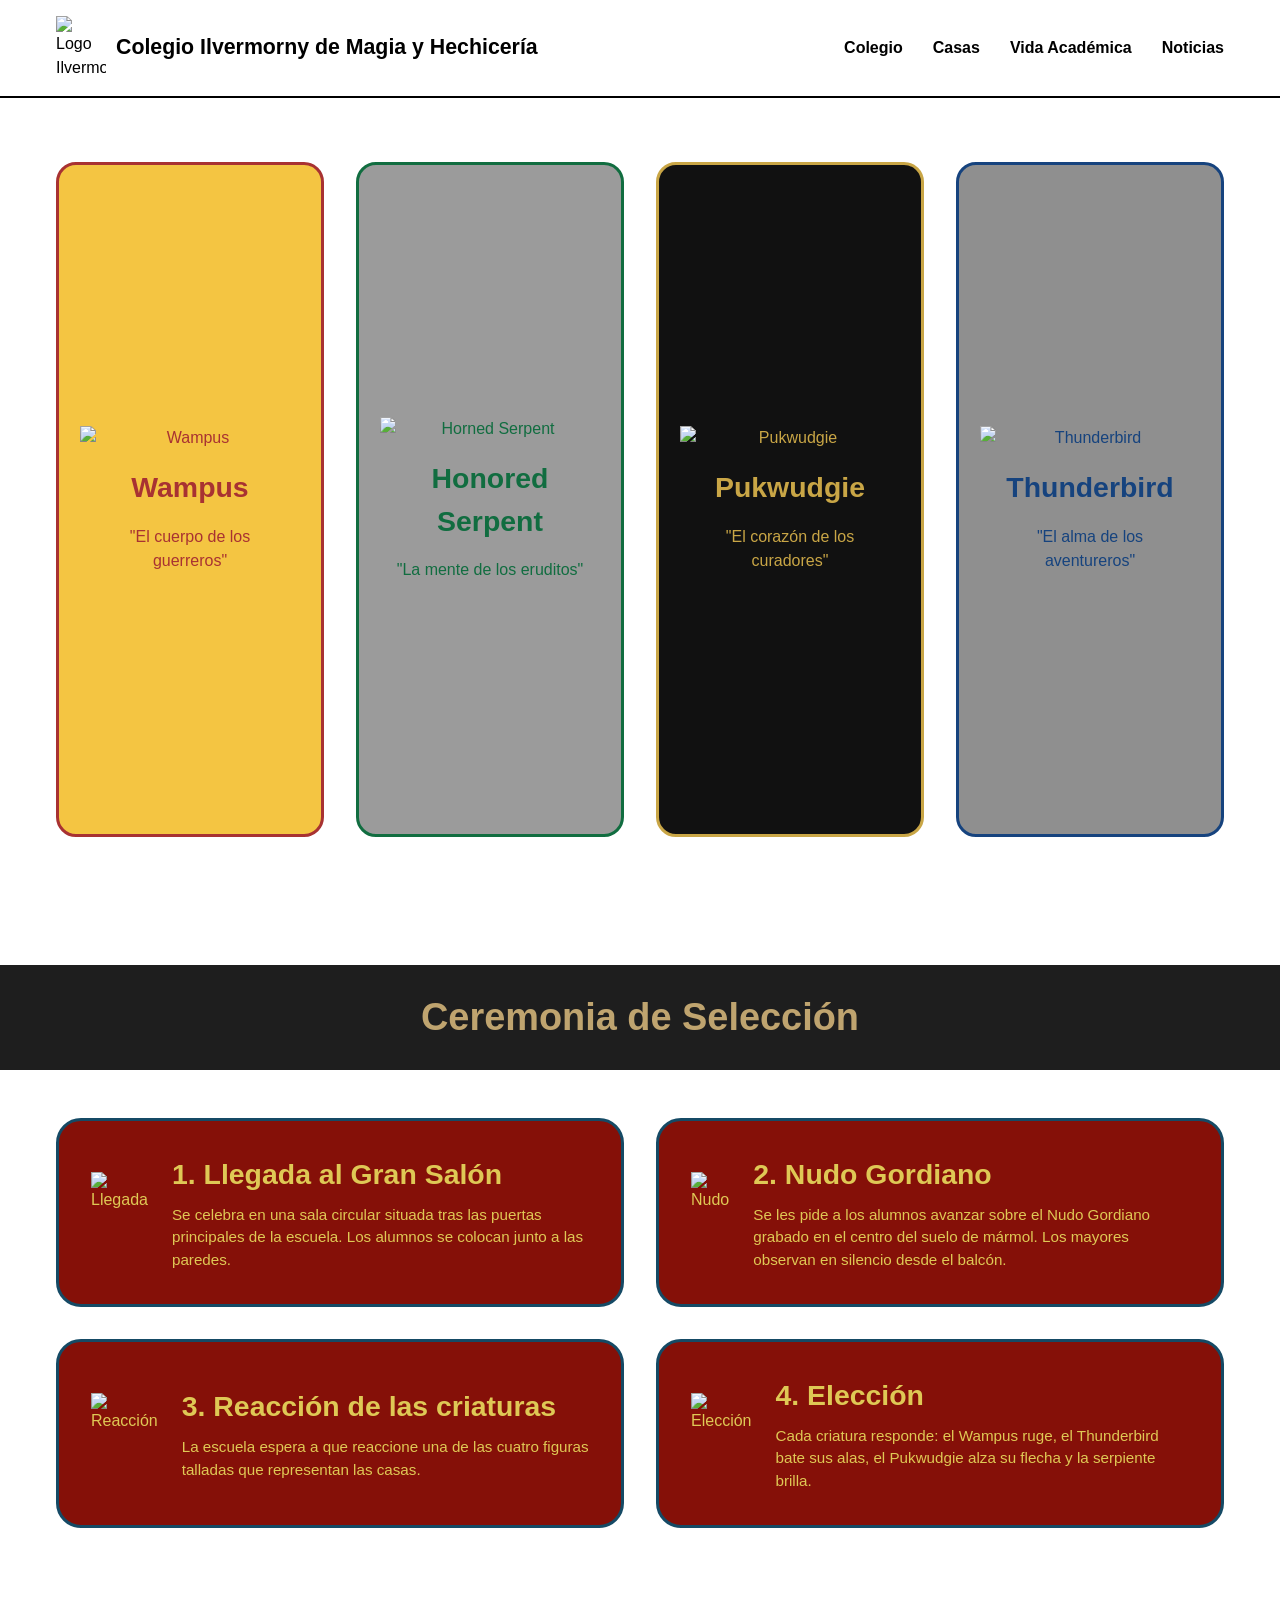
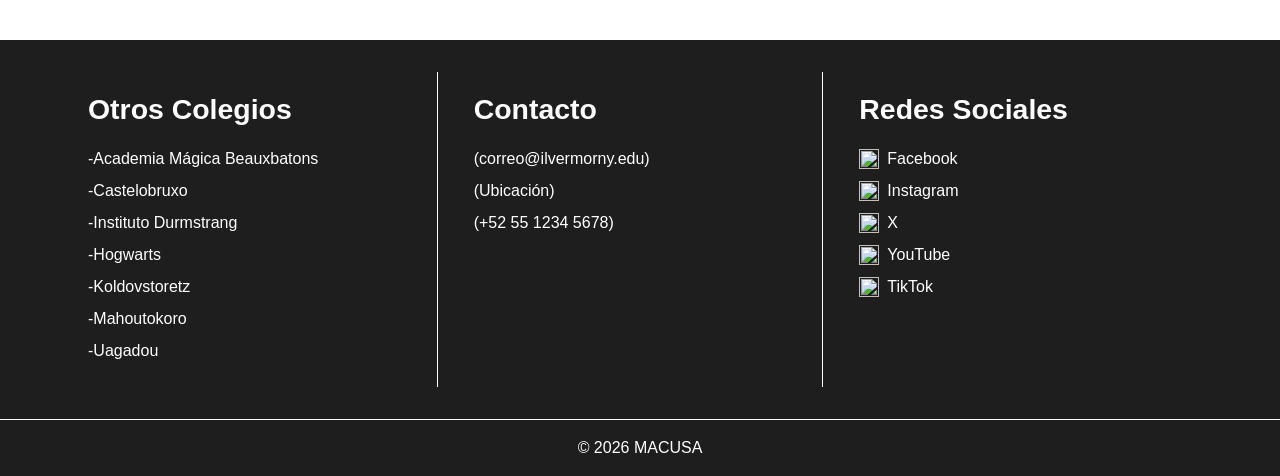
==== Casas.html @ 834a5cb8 "Add files via upload" ====
<!DOCTYPE html>
<html lang="es">
<head>
    <meta charset="UTF-8">
    <meta name="viewport" content="width=device-width, initial-scale=1.0">
    <title>Casas - Colegio Ilvermorny de Magia y Hechicería</title>
    <link rel="stylesheet" href="style.css">
    <link rel="icon" href="imagenes/logo-mini.PNG">
    <script src="script3.js"></script>

</head>
<body>

<header class="header">

    <div class="nav-container">

        <a href="index.html" class="logo-Ivel">
            <img src="imagenes/logo-ilvermorny.PNG" alt="Logo Ilvermorny">
            <h1>Colegio Ilvermorny de Magia y Hechicería</h1>
        </a>

        <div class="menu-toggle">&#9776;</div>

        <nav class="nav">
            <ul class="nav-list">
                <li><a href="Colegio.html">Colegio</a></li>
                <li><a href="Casas.html">Casas</a></li>
                <li><a href="Vida_Academica.html">Vida Académica</a></li>
                <li><a href="Noticias.html">Noticias</a></li>
            </ul>
        </nav>

    </div>

</header>

<section class="casas">
    <div class="grid-casas">

        <!-- Wampus -->
        <div class="casa wampus">
            <div class="card-inner">
                <div class="card-front">
                    <img src="imagenes-casas/wampus.png" alt="Wampus">
                    <h3>Wampus</h3>
                    <p>"El cuerpo de los guerreros"</p>
                </div>

                <div class="card-back">
                     <p>Representa el cuerpo del mago y favorece a los guerreros. Los estudiantes que pertenecen a esta casa se destacan en combate y defensa; y son personas valientes y de acción.</p>
                </div>

            </div>
        </div>

        <!-- Horned Serpent -->
         <div class="casa serpent">
            <div class="card-inner">
                <div class="card-front">
                    <img src="imagenes-casas/serpent.png" alt="Horned Serpent">
                    <h3>Honored Serpent</h3>
                    <p>"La mente de los eruditos"</p>
                </div>

                <div class="card-back">
                     <p>Representa la mente del mago y favorece a los eruditos. Los estudiantes que pertenecen a esta casa se destacan en el estudio y la investigación; y son personas inteligentes y reflexivas.</p>
                </div>

            </div>
        </div>

        <!-- Pukwudgie -->
         <div class="casa pukwudgie">
            <div class="card-inner">
                <div class="card-front">
                    <img src="imagenes-casas/pukwudgie.png" alt="Pukwudgie">
                    <h3>Pukwudgie</h3>
                    <p>"El corazón de los curadores"</p>
                </div>

                <div class="card-back">
                     <p>Representa el corazón del mago y favorece a los sanadores. Los estudiantes que pertenecen a esta casa se destacan en la curación y el cuidado; y son personas compasivas y empáticas.</p>
                </div>

            </div>
        </div>

        <!-- Thunderbird -->
         <div class="casa thunderbird">
            <div class="card-inner">
                <div class="card-front">
                    <img src="imagenes-casas/thunderbird.png" alt="Thunderbird">
                    <h3>Thunderbird</h3>
                    <p>"El alma de los aventureros"</p>
                </div>

                <div class="card-back">
                     <p>Representa el alma y favorece a los aventureros. Los estudiantes que pertenecen a esta casa se destacan en la exploración y la supervivencia al aire libre; y son personas curiosas y arriesgadas.</p>
                </div>

            </div>
        </div>

    </div>
</section>

<section class="ceremonia">

    <!-- TIRA SUPERIOR -->
    <div class="ceremonia-titulo">
        <h2>Ceremonia de Selección</h2>
    </div>

    <!-- GRID -->
    <div class="ceremonia-grid">

        <!-- 1 -->
        <div class="ceremonia-card">
            <img src="imagenes-casas/llegada.png" alt="Llegada">
            <div>
                <h3>1. Llegada al Gran Salón</h3>
                <p>
                    Se celebra en una sala circular situada tras las puertas principales de la escuela.
                    Los alumnos se colocan junto a las paredes.
                </p>
            </div>
        </div>

        <!-- 2 -->
        <div class="ceremonia-card">
            <img src="imagenes-casas/nudo.png" alt="Nudo">
            <div>
                <h3>2. Nudo Gordiano</h3>
                <p>
                    Se les pide a los alumnos avanzar sobre el Nudo Gordiano grabado en el centro del suelo de mármol.
                    Los mayores observan en silencio desde el balcón.
                </p>
            </div>
        </div>

        <!-- 3 -->
        <div class="ceremonia-card">
            <img src="imagenes-casas/reacción.png" alt="Reacción">
            <div>
                <h3>3. Reacción de las criaturas</h3>
                <p>
                    La escuela espera a que reaccione una de las cuatro figuras talladas que representan las casas.
                </p>
            </div>
        </div>

        <!-- 4 -->
        <div class="ceremonia-card">
            <img src="imagenes-casas/elección.png" alt="Elección">
            <div>
                <h3>4. Elección</h3>
                <p>
                    Cada criatura responde: el Wampus ruge, el Thunderbird bate sus alas,
                    el Pukwudgie alza su flecha y la serpiente brilla.
                </p>
            </div>
        </div>

    </div>

</section>

</body>

<footer class="footer">
    <div class="footer-container">

        <!-- Columna 1 -->
        <div class="footer-col">
            <h3>Otros Colegios</h3>
            <ul>
                <li>-Academia Mágica Beauxbatons</li>
                <li>-Castelobruxo</li>
                <li>-Instituto Durmstrang</li>
                <li>-Hogwarts</li>
                <li>-Koldovstoretz</li>
                <li>-Mahoutokoro</li>
                <li>-Uagadou</li>
            </ul>
        </div>

        <!-- Columna 2 -->
        <div class="footer-col">
            <h3>Contacto</h3>
            <ul>
                <li>(correo@ilvermorny.edu)</li>
                <li>(Ubicación)</li>
                <li>(+52 55 1234 5678)</li>
            </ul>
        </div>

        <!-- Columna 3 -->
        <div class="footer-col">
            <h3>Redes Sociales</h3>
            <ul class="social-list">
<li>
    <a href="https://www.facebook.com/HarryPotterLatinoamerica" target="_blank">
        <img src="imagenes/f-logo.png">Facebook
    </a>
</li>

<li>
    <a href="https://www.instagram.com/harrypotterlat/" target="_blank">
        <img src="imagenes/i-logo.png">Instagram
    </a>
</li>

<li>
    <a href="https://x.com/harrypotter" target="_blank">
        <img src="imagenes/x-logo.png">X
    </a>
</li>

<li>
    <a href="https://www.youtube.com/@harrypotter" target="_blank">
        <img src="imagenes/y-logo.png">YouTube
    </a>
</li>

<li>
    <a href="https://www.tiktok.com/@harrypotterlat" target="_blank">
        <img src="imagenes/t-logo.png">TikTok
    </a>
</li>
            </ul>
        </div>

    </div>

    <div class="footer-bottom">
        <p>© 2026 MACUSA</p>
    </div>
</footer>

</html>
---- style.css ----
*{
margin:0;
padding:0;
box-sizing:border-box;
}

html{scroll-behavior: smooth;}

/*Tamaño de letras*/
:root{
    --baseline: 0.5rem;
    --padding-general: 2rem;
    --gap-general: 1rem;

    --step-1: 0.75rem; /*12px*/
    --step0: 1rem; /*16px*/
    --step1: 1.333rem; /*21.33px*/
    --step2: 1.777rem; /*28.44px*/
    --step3: 2.369rem; /*37.92px*/
    --step4: 3.157rem; /*50.56px*/
    --step5: 4.209rem; /*67.41px*/

    --color-principal:#1e1e1e;
    --color-secundario:#f5f5f5;
    --color-acento:#bfa46f;
    --color-ivelb: #154a65;
    --color-ivelr: #851008;
    --color-ively: #dfc855;

    --max-width:1200px;
}

@font-face {
    font-family: 'Ilvermorny';
    src: url('fonts/dum1.ttf') format('truetype');
    font-weight: normal;
    font-style: normal;
}

body{
    font-family: 'Ilvermorny', Arial, sans-serif;
    font-size: var(--step0);
    line-height: 1.5;
    background-image: url("imagenes/fondo.PNG");
    background-size: cover;
    background-position: center;
    background-repeat: no-repeat;
}

h1{ font-size: var(--step4); }
h2{ font-size: var(--step3); }
h3{ font-size: var(--step2); }
p{ font-size: var(--step0); }
small{ font-size: var(--step-1); }

/* ----------------*/
/* BARRA DE NAVEGACIÓN */
/* ----------------*/

.header{
position:sticky;
top:0;
background:white;
border-bottom:2px solid black;
z-index:1000;
}

.nav-container{
position: relative;
max-width:var(--max-width);
margin:auto;
display:flex;
justify-content:space-between;
align-items:center;
padding:1rem;
}

/* Logo */
.logo-Ivel{
display:flex;
align-items:center;
gap:10px;
text-decoration: none;
color: black;
}

.logo-Ivel img{
width:50px;
}

.logo-Ivel h1{
font-size:var(--step1);
font-weight:700;
}

.logo-Ivel:hover{
    opacity: 0.8;
    transform: scale(1.02);
    transition: 0.3s ease;
}

/* Nav */
.nav-list{
display:flex;
gap:30px;
list-style:none;
font-size: var(--step0);
}

.nav-list a{
text-decoration:none;
font-weight:600;
color:black;
transition:all .3s ease;
}

/* Animación Nav */
.nav-list a:hover{
color:var(--color-acento);
transform:translateY(-2px);
}

/* Hero */
.hero{
    position: relative;
    height: 85vh;
    overflow: hidden;
}

/* Imagen */
.hero-img{
    width: 100%;
    height: 100%;
    object-fit: cover;

    /* Animación Mini*/
    transform: scale(1.1);
    animation: zoomFondo 8s ease-out forwards;
}

/* Efecto para la imagen */
.hero-overlay{
    position: absolute;
    top:0;
    left:0;

    width:100%;
    height:100%;

    background: rgba(0,0,0,0.35);
}

/* BOTÓN HAMBURGUESA */
.menu-toggle{
    display: none;
    font-size: 28px;
    cursor: pointer;
}

/* Responsive */
@media (max-width: 768px){

    .nav-container{
        display: flex;
        justify-content: space-between;
        align-items: center;
    }

    .menu-toggle{
        display: block;
    }

    .nav{
        position: absolute;
        top: 100%;
        left: 0;
        width: 100%;
        background: white;
        display: none;
        border-top: 1px solid #ccc;
    }

    .nav.active{
        display: block;
    }

    .nav-list{
        flex-direction: column;
        gap: 15px;
        padding: 20px 0;
    }
}

/* Titulo principal */
.Texto-Inicial{
    position: absolute;
    top:50%;
    left:50%;
    transform: translate(-50%, -50%);
    text-align: center;
    color: white;
    animation: Aparecer 1.2s ease-out;
}

.Texto-Inicial h2{
    font-size: 4rem;
    margin-bottom: .5rem;
}

.Texto-Inicial p{
    font-size: 1.3rem;
    opacity: 0.9;
}

/* Animaciones */
@keyframes zoomFondo{
    from{
        transform: scale(1.1);
    }
    to{
        transform: scale(1);
    }
}

@keyframes Aparecer{
    from{
        opacity: 0;
        transform: translate(-50%, -30%);
    }
    to{
        opacity: 1;
        transform: translate(-50%, -50%);
    }
}

/* Contenido */
.contenido{
max-width:var(--max-width);
margin:auto;
padding:3rem 1rem;
}

.contenido h3{
font-size:2rem;
margin-bottom:1rem;
}

.contenido p{
font-size:1.1rem;
line-height:1.6;
}

/* ----------------*/
/* FOOTER */
/* ----------------*/

.footer{
    background: var(--color-principal);
    color: white;
    margin-top: 4rem;
}

/*Grid*/

.footer-container{
    max-width: var(--max-width);
    margin: auto;

    display: flex;
    justify-content: space-between;
    gap: 20px;

    padding: var(--padding-general);
}

/* Columnas */
.footer-col{
    flex: 1;
    padding: 1rem;
    border-right: 1px solid rgb(255, 255, 255);

    display: flex;
    flex-direction: column;
}
.footer-col:last-child{
    border-right: none;
}

/* Titulo */
.footer-col h3{
    font-size: var(--step2);
    margin-bottom: 1rem;
}

/* Listas */
.footer-col ul{
    list-style: none;
}
.footer-col li{
    margin-bottom: .5rem;
    font-size: var(--step0);

    transition: all 0.3s ease;
    cursor: pointer;
}

/* Animacion del hover */
.footer-col li:hover{
    color: var(--color-acento);
    transform: translateX(5px);
}

/* Redes */
.social-list span{
    margin-right: 8px;
}
.social-list li{
    display: flex;
    align-items: center;
    gap: 10px;
}

/* Iconos */
.social-list img{
    width: 20px;
    height: 20px;
    object-fit: contain;
    transition: transform 0.3s ease;
}

.social-list a{
    text-decoration: none;
    color: inherit;
    display: flex;
    align-items: center;
    gap: 8px;
}

.social-list a:hover{
    opacity: 0.7;
}

/* Animación iconos */
.social-list li:hover img{
    transform: scale(1.2);
}

/* Footer */
.footer-bottom{
    text-align: center;
    padding: 1rem;
    border-top: 1px solid rgb(255, 255, 255);
    font-size: var(--step-1);
}

/* MOBILE */
@media (max-width: 768px){

    .footer-container{
        flex-direction: column;
        text-align: center;
        align-items: center;
    }

    .footer-col{
        width: 100%;
        border-right: none;
        border-bottom: 1px solid white;
        padding-bottom: 2rem;
        margin-bottom: 2rem;
    }

    .footer-col:last-child{
        border-bottom: none; 
    }

    .footer-col ul{
        padding: 0;
    }

    .social-list li{
        justify-content: center;
    }
}

/* ----------------*/
/* SECCIÓN: CASAS */
/* ----------------*/
.casas{
    max-width: var(--max-width);
    margin: auto;
    padding: 4rem 1rem;
    text-align: center;
}
.titulo-seccion{
    margin-bottom: 3rem;
    font-size: var(--step3);
}

/* Grid */
.grid-casas{
    display: grid;
    grid-template-columns: repeat(4, 1fr);
    gap: 2rem;
}

/* Tarjeta*/
.casa{
    height: 75vh;
    perspective: 1000px;
}

/* Tarjeta contenido */
.card-inner{
    position: relative;
    width: 100%;
    height: 100%;
    transition: transform 1s;
    transform-style: preserve-3d;
}

/* Efecto vuelta */
.casa:hover .card-inner{
    transform: rotateY(180deg);
}

/* Caras */
.card-front,
.card-back{
    position: absolute;
    width: 100%;
    height: 100%;
    border-radius: 20px;

    display: flex;
    flex-direction: column;
    justify-content: center;
    align-items: center;

    padding: 2rem;

    backface-visibility: hidden;
}

/* Imagen */
.card-front img{
    width: 220px;
    margin-bottom: 1rem;
    transition: transform 0.3s ease;
}

/* Texto */
.card-front h3{
    margin-bottom: 1rem;
}

.card-back{
    transform: rotateY(180deg);
    text-align: center;
    font-size: 1rem;
}

/* Hover */
.casa:hover .card-front img{
    transform: scale(1.1);
}

/* ---------------- */
/*Colores de las Casas*/
/* --------------*/

/* Wampus */
.wampus .card-front,
.wampus .card-back{
    background: #f4c542;
    border: 3px solid #a83232;
    color: #a83232;
}

/* Horned Serpent */
.serpent .card-front,
.serpent .card-back{
    background: #9b9b9b;
    border: 3px solid #116d40;
    color: #116d40;
}

/* Pukwudgie */
.pukwudgie .card-front,
.pukwudgie .card-back{
    background: #111;
    color: white;
    border: 3px solid #c9a646;
    color: #c9a646;
}

/* Thunderbird */
.thunderbird .card-front,
.thunderbird .card-back{
    background: #8f8f8f;
    border: 3px solid #16437e;
    color: #16437e;
}

/* Responsive */
@media (max-width: 900px){
    .grid-casas{
        grid-template-columns: repeat(2, 1fr);
    }

    .casa{
        height: 60vh;
    }
}
@media (max-width: 500px){
    .grid-casas{
        grid-template-columns: 1fr;
    }

    .casa{
        height: 50vh;
    }
}

/* ----------------*/
/* Ceremonia */
/* ----------------*/

.ceremonia{
    margin-top: 4rem;
}

/* Tira negra */
.ceremonia-titulo{
    background: var(--color-principal);
    color: var(--color-acento);
    text-align: center;
    padding: 1.5rem 1rem;
}

.ceremonia-titulo h2{
    font-size: var(--step3);
}

/* Grid */
.ceremonia-grid{
    max-width: var(--max-width);
    margin: auto;
    padding: 3rem 1rem;

    display: grid;
    grid-template-columns: repeat(2, 1fr);
    gap: 2rem;
}

/* Tarjetas */
.ceremonia-card{
    background: var(--color-ivelr);
    border: 3px solid var(--color-ivelb);
    color: var(--color-ively);
    border-radius: 25px;
    display: flex;
    align-items: center;
    gap: 1.5rem;
    padding: 2rem;
    transition: all 0.3s ease;
}

/* Imagen */
.ceremonia-card img{
    width: 80px;
    height: 80px;
    object-fit: contain;
}

/* Texto */
.ceremonia-card h3{
    margin-bottom: .5rem;
}

.ceremonia-card p{
    font-size: 0.95rem;
    line-height: 1.5;
}

/* Hover */
.ceremonia-card:hover{
    transform: translateY(-5px);
    box-shadow: 0 10px 20px rgba(0,0,0,0.15);
}

/* Responsive */
@media (max-width: 700px){
    .ceremonia-grid{
        grid-template-columns: 1fr;
    }
    .ceremonia-card{
        flex-direction: column;
        text-align: center;
    }
}

/* ----------------*/
/* SECCIÓN: COLEGIO */
/* ----------------*/

/* Slider */
.slider{
    position: relative;
    width: 100%;
    height: 70vh;
    overflow: hidden;
}

/* Imagenes */
.slides{
    width: 100%;
    height: 100%;
    position: relative;
}

.slide{
    position: absolute;
    top: 0;
    left: 0;
    width: 100%;
    height: 100%;
    object-fit: cover;

    opacity: 0;
    transition: opacity 1s ease;
}

/* Activa */
.slide.active{
    opacity: 1;
}

/* Botones */
.prev, .next{
    position: absolute;
    top: 50%;
    transform: translateY(-50%);
    
    background: var(--color-principal);
    color: white;
    border: none;

    font-size: 2rem;
    padding: 10px;
    cursor: pointer;

    border-radius: 50%;
}

/* Posicion */
.prev{ left: 20px; }
.next{ right: 20px; }

/* Hover */
.prev:hover, .next:hover{
    background: rgba(0,0,0,0.8);
}

/* Historia */
.historia{
    max-width: var(--max-width);
    margin: auto;
    padding: 3rem 1rem;
    text-align: center;
}

.historia h2{
    font-size: var(--step3);
    margin-bottom: 1.5rem;
}

.historia p{
    font-size: var(--step1);
    margin-bottom: 1rem;
    line-height: 1.6;
}


/* ----------------*/
/* FUNDADORES */
/* ----------------*/

.fundadores{
    width: 100%;
    margin: 4rem 0;
    padding: 2rem;
    text-align: center;

    background: var(--color-principal);
    color: var(--color-acento);
}

/* Título */
.fundadores h2{
    font-size: var(--step3);
    margin-bottom: 2rem;
}

/* Grid */
.fundadores-grid{
    display: grid;
    grid-template-columns: repeat(4, 1fr);
    gap: 2rem;
}

/* Card */
.fundador{
    display: flex;
    flex-direction: column;
    align-items: center;
}

/* Marco (imagen) */
.marco{
    width: 100%;
    aspect-ratio: 3/4;
    overflow: hidden;

    box-shadow: 0 10px 20px rgba(0,0,0,0.5);
    transition: transform 0.3s ease;
}

/* Imagen */
.marco img{
    width: 100%;
    height: 100%;
    object-fit: cover;
    object-position: top;
}

/* Hover */
.fundador:hover .marco{
    transform: scale(1.05);
}

/* Nombre */
.fundador h3{
    margin-bottom: .5rem;
    color: white;
}

/* Texto */
.fundador p{
    font-size: 0.9rem;
    line-height: 1.4;
}

/* Responsive */
@media (max-width: 900px){
    .fundadores-grid{
        grid-template-columns: repeat(2, 1fr);
    }
}
@media (max-width: 500px){
    .fundadores-grid{
        grid-template-columns: 1fr;
    }
}

@media (max-width: 500px){
    .marco img{
        object-fit: contain;
    }
}

/* ----------------*/
/* UBICACIÓN */
/* ----------------*/

.ubicacion{
    width: 100%;
    background: var(--color-principal);
    color: var(--color-acento);
    padding: 4rem 0;
}

/* Contenedor centrado */
.ubicacion-inner{
    max-width: var(--max-width);
    margin: auto;
    padding: 0 2rem;
    text-align: center;
}

/* Título */
.ubicacion h2{
    font-size: var(--step3);
    margin-bottom: 2rem;
}

/* Layout */
.ubicacion-contenido{
    display: grid;
    grid-template-columns: 2fr 1fr;
    gap: 2rem;
    align-items: center;
}

/* Mapa */
.mapa iframe{
    width: 100%;
    height: 350px;
    border: none;
    border-radius: 15px;
}

/*Texto*/
.info-ubicacion{
    text-align: left;
}

.info-ubicacion h3{
    font-size: var(--step2);
    margin-bottom: 1rem;
    color: white;
}

.info-ubicacion p{
    font-size: var(--step1);
}

/* Responsive */
@media (max-width: 900px){
    .ubicacion-contenido{
        grid-template-columns: 1fr;
    }
    .info-ubicacion{
        text-align: center;
    }
}


/* ----------------*/
/* SECCIÓN: VIDA ACADEMICA */
/* ----------------*/

/* Profesores */
.profesores{
    width: 100%;
    background: var(--color-principal);
    color: var(--color-acento);
    padding: 5rem 0;
}

/* Contenedor */
.profesores-inner{
    max-width: var(--max-width);
    margin: auto;
    padding: 0 2rem;
    text-align: center;
}

/* Titulo */
.profesores h2{
    font-size: var(--step3);
    margin-bottom: 3rem;
}

/* Grid */
.grid-profesores{
    display: grid;
    grid-template-columns: repeat(3, 1fr);
    gap: 2rem;
}

/* Tarjeta */
.card2{
    perspective: 1000px;
}
.card-inner2{
    position: relative;
    width: 100%;
    height: 320px;
    transition: transform 1s;
    transform-style: preserve-3d;
    cursor: pointer;
}

/* Efecto */
.card2:hover .card-inner2{
    transform: rotateY(180deg);
}

/* Caraas */
.card-front2,
.card-back2{
    position: absolute;
    width: 100%;
    height: 100%;
    border-radius: 15px;
    overflow: hidden;
    backface-visibility: hidden;
}

/* Frente */
.card-front2{
    background: var(--color-acento);
}
.card-front2 img{
    width: 100%;
    height: 75%;
    object-fit: cover;
}
.card-front2 h3{
    padding: 1rem;
    color: var(--color-principal);
}

/* Atrás */
.card-back2{
    background: var(--color-acento);
    color: black;
    transform: rotateY(180deg);
    display: flex;
    flex-direction: column;
    justify-content: center;
    padding: 1.5rem;
}

.card-back2 h3{
    margin-bottom: 1rem;
}

/* Responsive */
@media (max-width: 900px){
    .grid-profesores{
        grid-template-columns: 1fr 1fr;
    }
}
@media (max-width: 500px){
    .grid-profesores{
        grid-template-columns: 1fr;
    }
}

/* ASIGNATURAS */

.asignaturas{
    width: 100%;
    color: var(--color-principal);
    padding: 5rem 0;
}

/* Contenedor */
.asignaturas-inner{
    max-width: var(--max-width);
    margin: auto;
    padding: 0 2rem;
    text-align: center;
}

/* Titulo */
.asignaturas h2{
    font-size: var(--step3);
    margin-bottom: 3rem;
}

/* Grid */
.grid-asignaturas{
    display: grid;
    grid-template-columns: repeat(3, 1fr);
    gap: 2rem;
}

/* Tarjeta */
.asignatura{
    background: var(--color-principal);
    border-radius: 15px;
    overflow: hidden;
    transition: transform 0.4s, box-shadow 0.4s;
    cursor: pointer;
}

/* Imagen */
.asignatura img{
    width: 100%;
    height: 220px;
    object-fit: cover;
}

/* Texto */
.asignatura h3{
    font-size: var(--step1);
    padding: 1rem;
    color: var(--color-acento);
}

/* Hover */
.asignatura:hover{
    transform: translateY(-10px) scale(1.03);
    box-shadow: 0 15px 30px rgba(0,0,0,0.6);
}

/* Responsive */
@media (max-width: 900px){
    .grid-asignaturas{
        grid-template-columns: 1fr 1fr;
    }
}
@media (max-width: 500px){
    .grid-asignaturas{
        grid-template-columns: 1fr;
    }
}

/* ----------------*/
/* SECCIÓN: NOTICIAS */
/* ----------------*/

.noticias{
    width: 100%;
    padding: 4rem 0;
    text-align: center;
}

.noticias h2{
    font-size: var(--step3);
    margin-bottom: 2rem;
    color: var(--color-principal);
}

/* Contenedor */
.carousel{
    position: relative;
    width: 100%;
    overflow: hidden;
}

/* Track */
.carousel-track{
    display: flex;
    justify-content: center;
    align-items: center;
    position: relative;
    height: 510px;
    padding: 2rem 0;
}

/* SLIDES */
.slide2{
    position: absolute;
    top: 50%;
    transform: translateY(-50%);
    transition: all 0.8s ease;
    opacity: 0;
}

/* Imagenes */
.slide2 img{
    width: 339px;
    height: 505px;
    object-fit: cover;
    border-radius: 10px;
}

/* EXTREMO IZQUIERDA */
.pos-2{
    left: 10%;
    transform: translate(-50%, -50%) scale(0.6);
    opacity: 0.4;
    z-index: 1;
    filter: blur(5px);
}

/* IZQUIERDA */
.pos-1{
    left: 30%;
    transform: translate(-50%, -50%) scale(0.8);
    opacity: 0.7;
    z-index: 2;
    filter: blur(2px);
}

/* CENTRO */
.pos-0{
    left: 50%;
    transform: translate(-50%, -50%) scale(1);
    opacity: 1;
    z-index: 5;
}

/* DERECHA */
.pos1{
    left: 70%;
    transform: translate(-50%, -50%) scale(0.8);
    opacity: 0.7;
    z-index: 2;
    filter: blur(2px);
}

/* EXTREMO DERECHA */
.pos2{
    left: 90%;
    transform: translate(-50%, -50%) scale(0.6);
    opacity: 0.4;
    z-index: 1;
    filter: blur(5px);
}

/* Efecto */
.slide2.hidden{
    opacity: 0;
    transform: scale(0.5);
    z-index: 1;
}

/* Botones */
.btn{
    z-index: 10;
    position: absolute;
    top: 50%;
    transform: translateY(-50%);
    background: rgba(0,0,0,0.6);
    color: white;
    border: none;
    width: 45px;
    height: 45px;
    border-radius: 50%;
    cursor: pointer;
    font-size: 20px;
}

.prev{ left: 20px; }
.next{ right: 20px; }

.btn:hover{
    background: black;
}
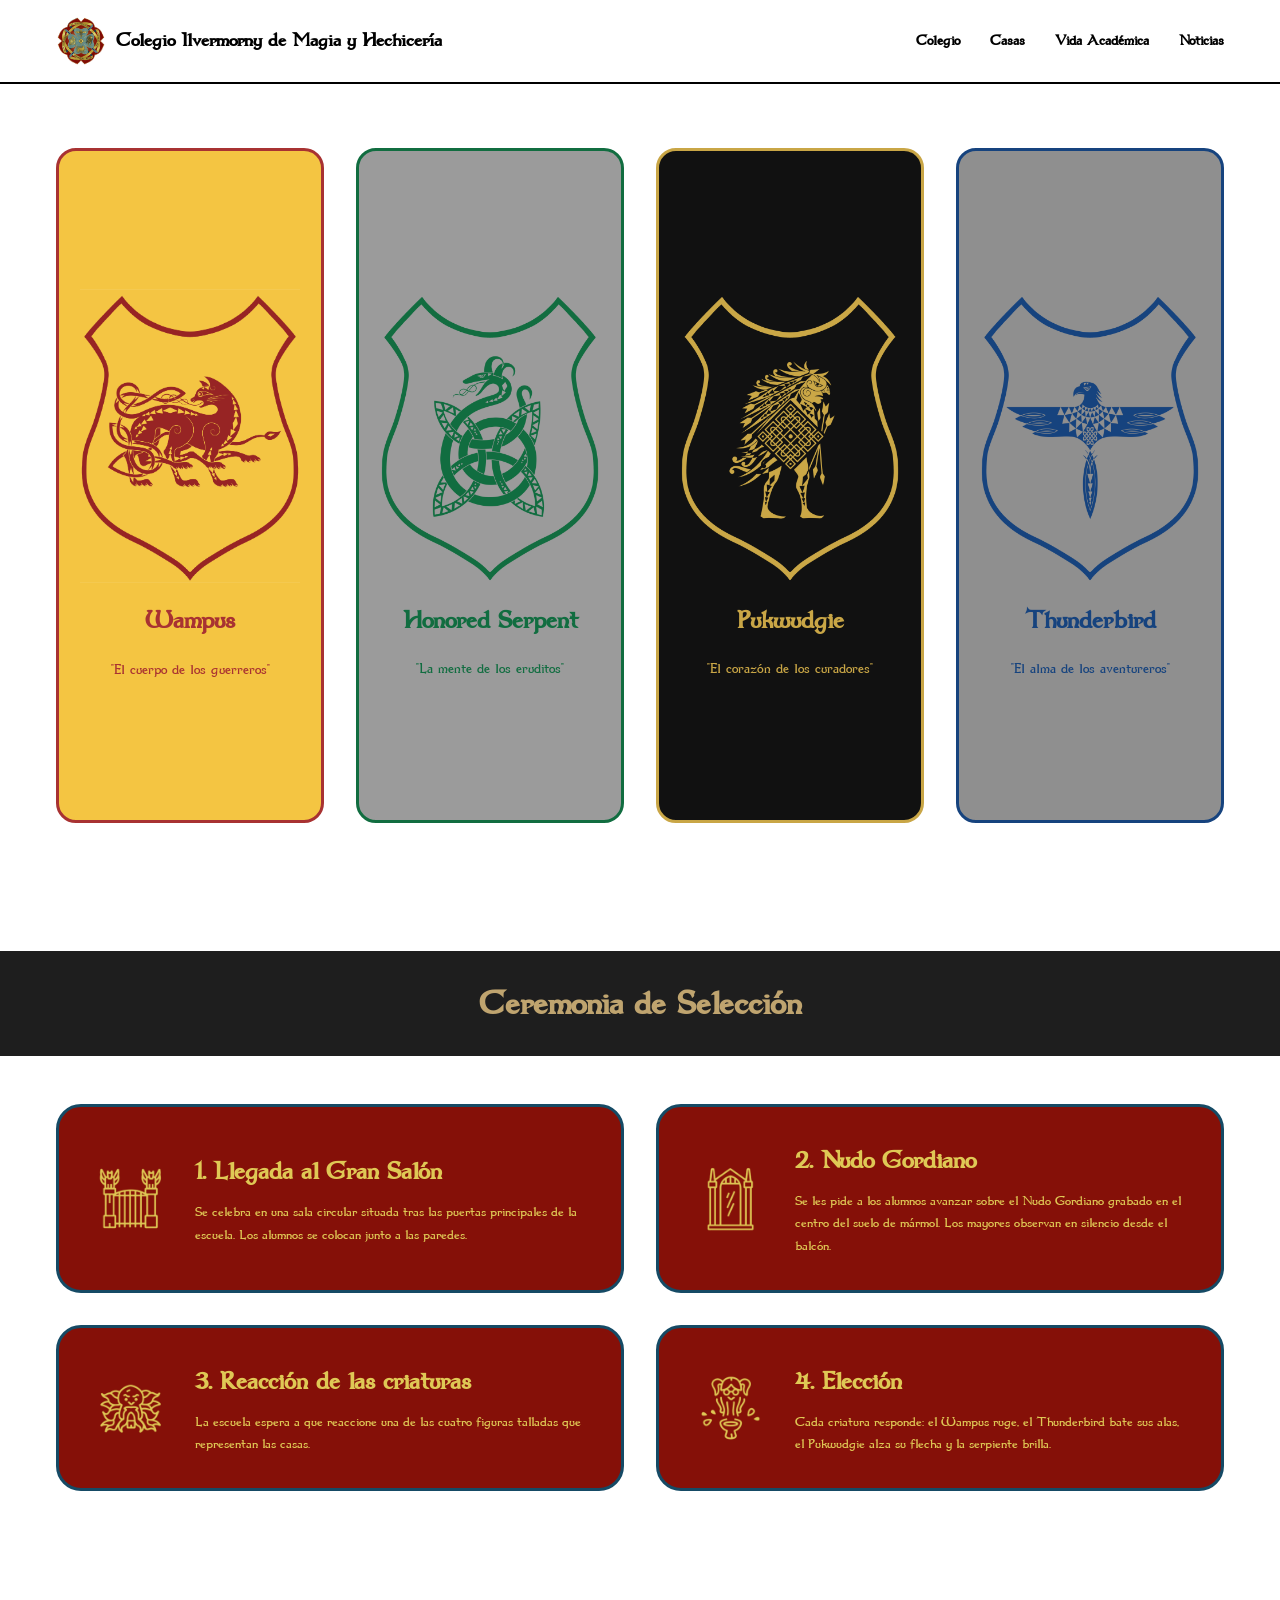
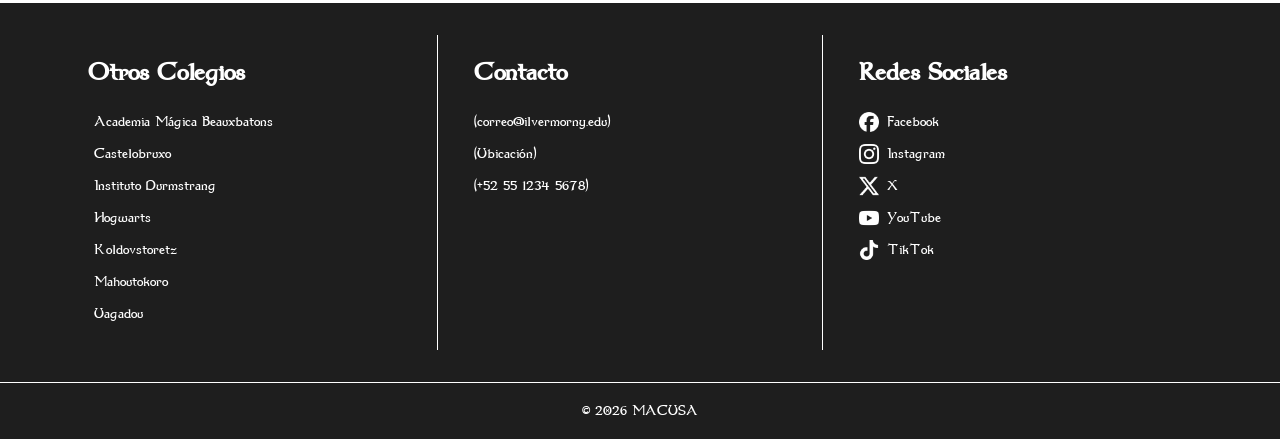
==== commit 1002a50f: "Add files via upload" ====
--- a/Casas.html
+++ b/Casas.html
@@ -141,7 +141,7 @@
 
         <!-- 3 -->
         <div class="ceremonia-card">
-            <img src="imagenes-casas/reacción.png" alt="Reacción">
+            <img src="imagenes-casas/reaccion.png" alt="Reacción">
             <div>
                 <h3>3. Reacción de las criaturas</h3>
                 <p>
@@ -152,7 +152,7 @@
 
         <!-- 4 -->
         <div class="ceremonia-card">
-            <img src="imagenes-casas/elección.png" alt="Elección">
+            <img src="imagenes-casas/eleccion.png" alt="Elección">
             <div>
                 <h3>4. Elección</h3>
                 <p>
